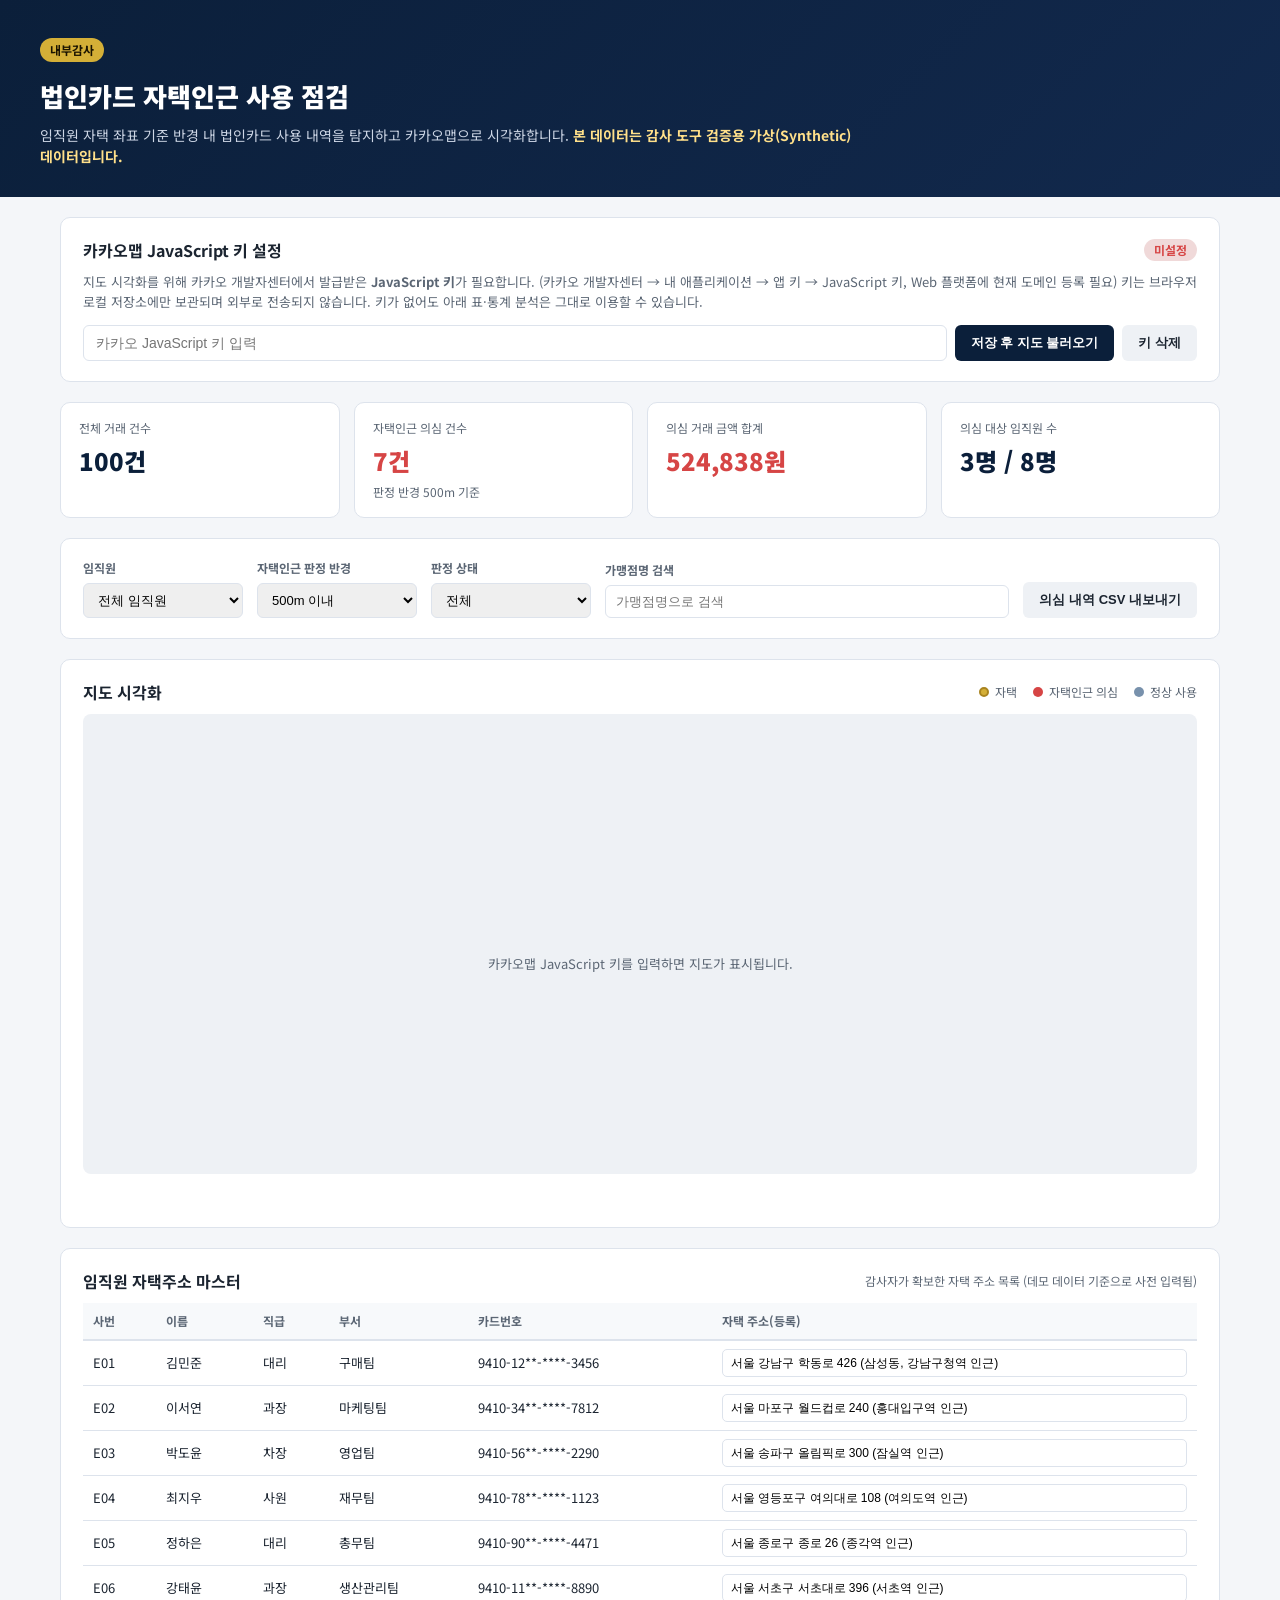
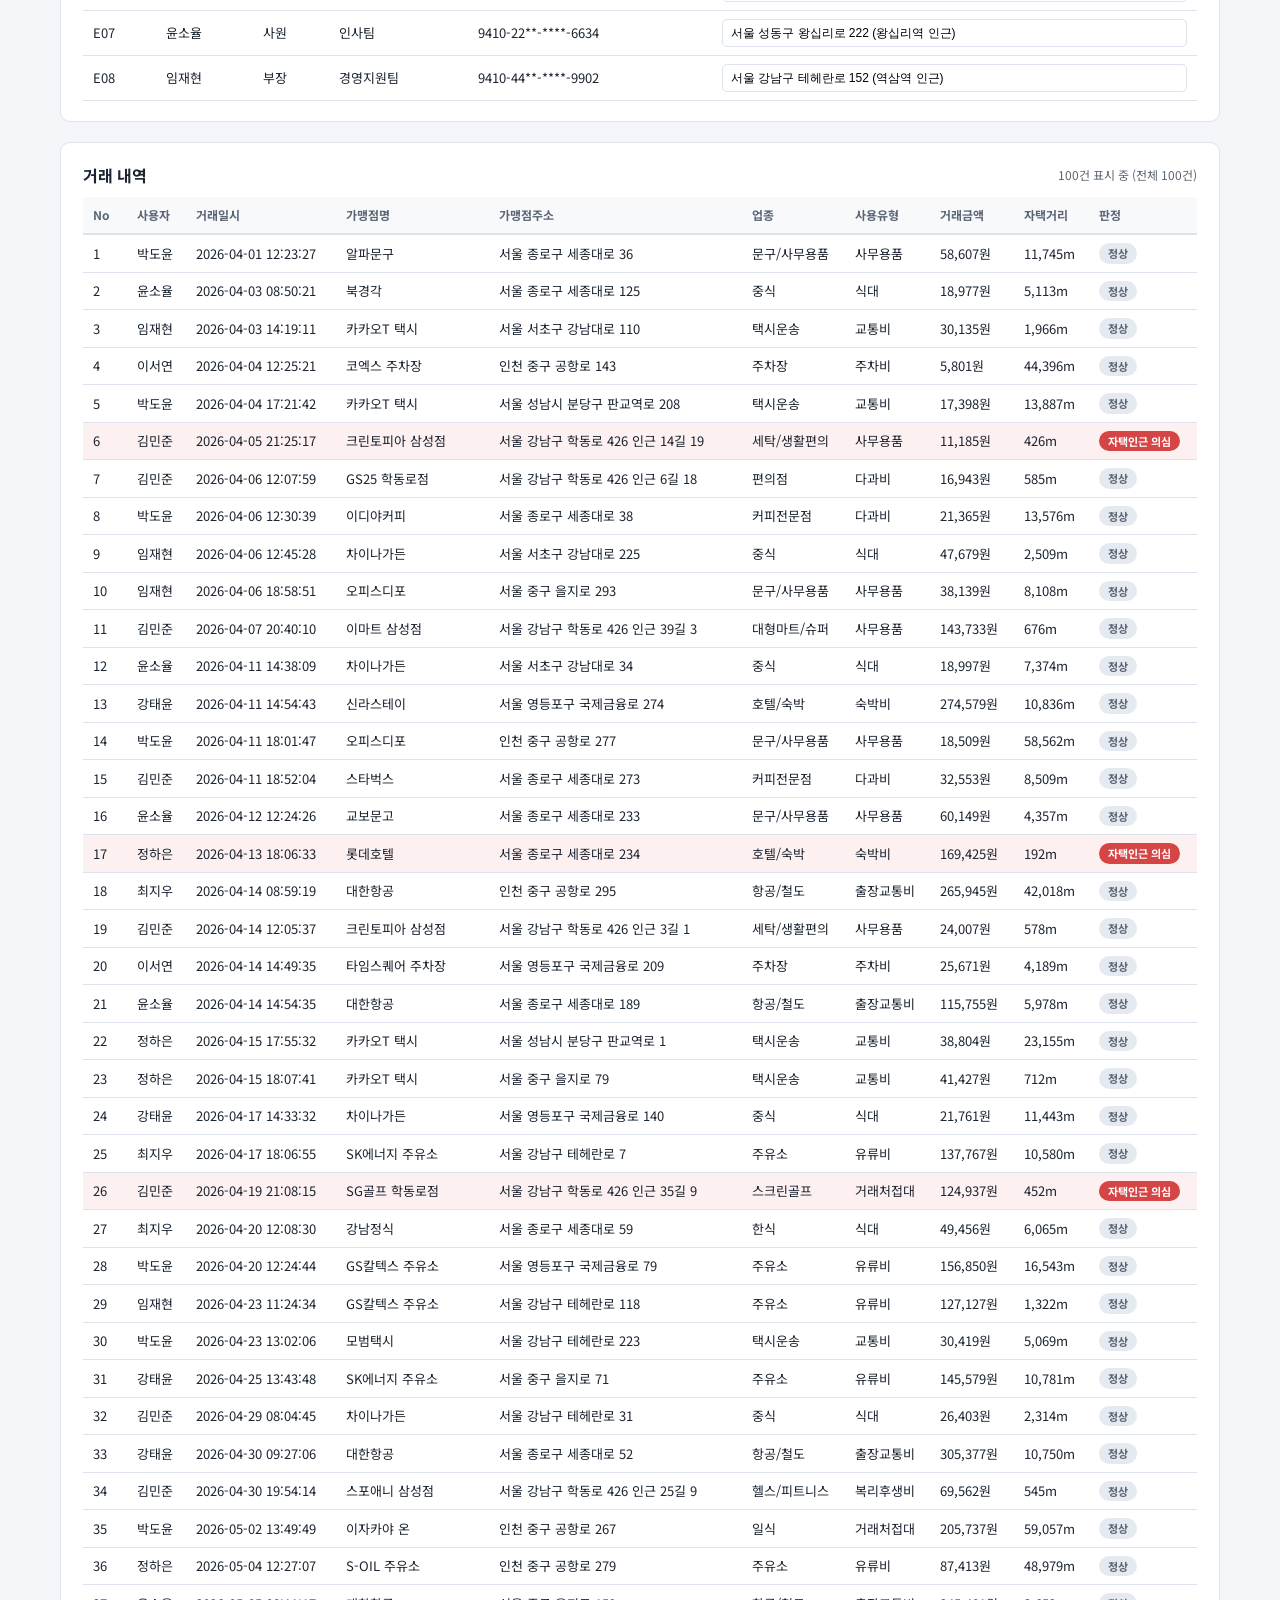
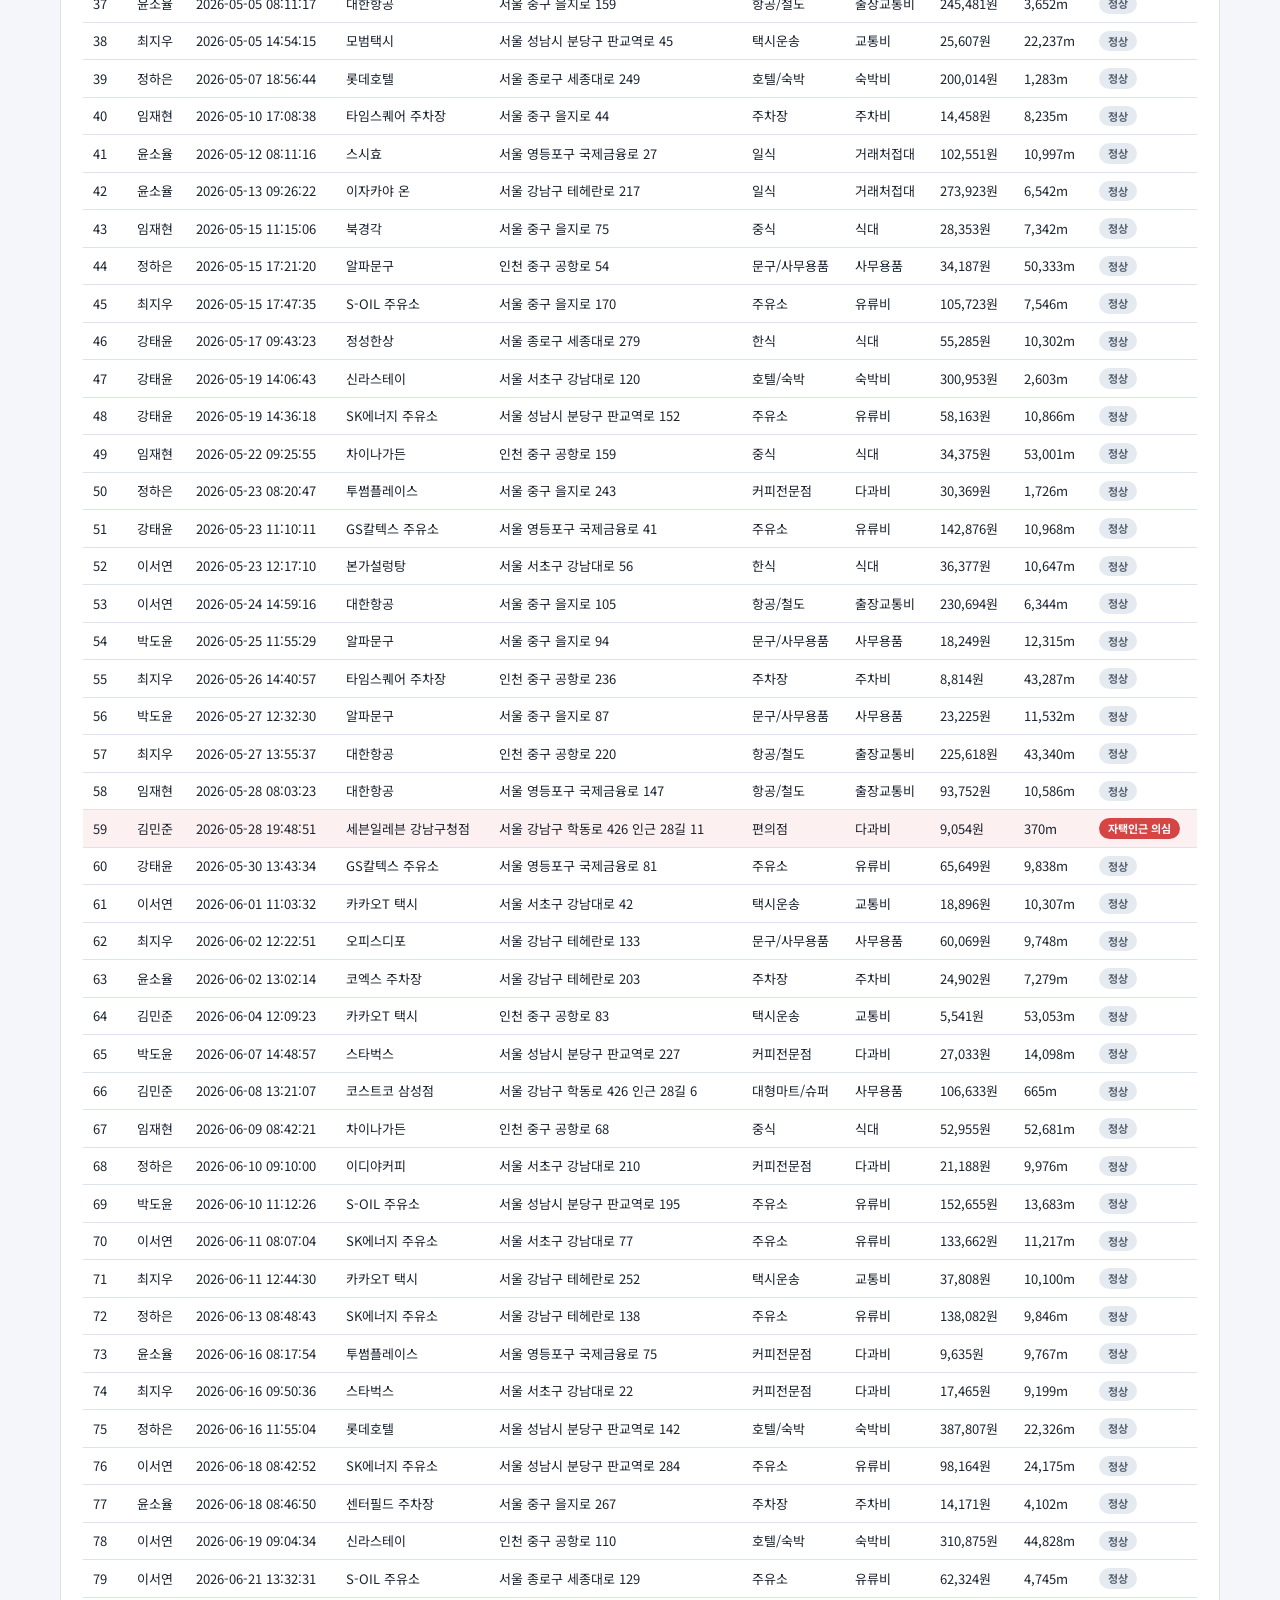
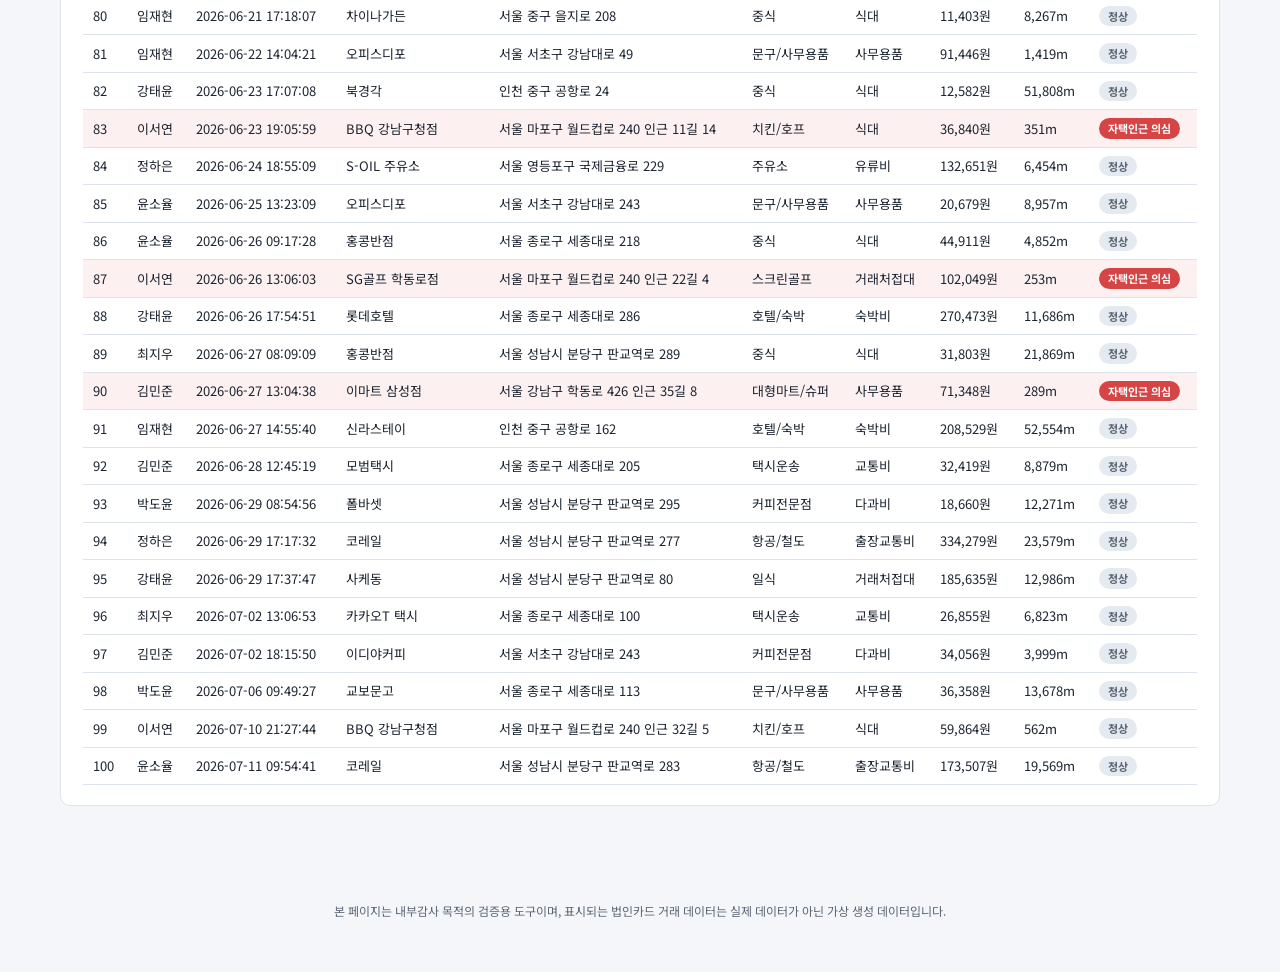
==== audit/corpcard-audit.html @ dddd58cb "Add corporate card home-area usage audit tool Adds an internal-audit web page under audit/ that flag" ====
<!DOCTYPE html>
<html lang="ko">
<head>
<meta charset="UTF-8" />
<meta name="viewport" content="width=device-width, initial-scale=1.0" />
<title>법인카드 자택인근 사용 점검 | 내부감사</title>
<meta name="robots" content="noindex, nofollow" />
<link href="https://fonts.googleapis.com/css2?family=Noto+Sans+KR:wght@400;500;700;900&display=swap" rel="stylesheet">
<link rel="stylesheet" href="audit.css" />
</head>
<body>

<header class="bar">
  <div class="bar__inner">
    <div class="bar__title">
      <span class="bar__badge">내부감사</span>
      <h1>법인카드 자택인근 사용 점검</h1>
    </div>
    <p class="bar__desc">임직원 자택 좌표 기준 반경 내 법인카드 사용 내역을 탐지하고 카카오맵으로 시각화합니다. <strong>본 데이터는 감사 도구 검증용 가상(Synthetic) 데이터입니다.</strong></p>
  </div>
</header>

<main class="container">

  <!-- Kakao Key Setup -->
  <section class="panel key-panel" id="keyPanel">
    <div class="panel__head">
      <h2>카카오맵 JavaScript 키 설정</h2>
      <span class="key-status" id="keyStatus">미설정</span>
    </div>
    <p class="panel__note">
      지도 시각화를 위해 카카오 개발자센터에서 발급받은 <strong>JavaScript 키</strong>가 필요합니다.
      (카카오 개발자센터 → 내 애플리케이션 → 앱 키 → JavaScript 키, Web 플랫폼에 현재 도메인 등록 필요)
      키는 브라우저 로컬 저장소에만 보관되며 외부로 전송되지 않습니다. 키가 없어도 아래 표·통계 분석은 그대로 이용할 수 있습니다.
    </p>
    <div class="key-row">
      <input type="password" id="kakaoKeyInput" placeholder="카카오 JavaScript 키 입력" autocomplete="off" />
      <button class="btn btn--primary" id="saveKeyBtn">저장 후 지도 불러오기</button>
      <button class="btn btn--ghost" id="clearKeyBtn">키 삭제</button>
    </div>
  </section>

  <!-- Summary -->
  <section class="summary" id="summary"></section>

  <!-- Filters -->
  <section class="panel filter-panel">
    <div class="filter-row">
      <div class="field">
        <label for="empFilter">임직원</label>
        <select id="empFilter"></select>
      </div>
      <div class="field">
        <label for="radiusFilter">자택인근 판정 반경</label>
        <select id="radiusFilter">
          <option value="300">300m 이내</option>
          <option value="500" selected>500m 이내</option>
          <option value="1000">1km 이내</option>
          <option value="2000">2km 이내</option>
        </select>
      </div>
      <div class="field">
        <label for="flagFilter">판정 상태</label>
        <select id="flagFilter">
          <option value="all">전체</option>
          <option value="flagged">자택인근 의심만</option>
          <option value="normal">정상만</option>
        </select>
      </div>
      <div class="field field--grow">
        <label for="searchInput">가맹점명 검색</label>
        <input type="text" id="searchInput" placeholder="가맹점명으로 검색" />
      </div>
      <div class="field field--btn">
        <button class="btn btn--ghost" id="exportBtn">의심 내역 CSV 내보내기</button>
      </div>
    </div>
  </section>

  <!-- Map -->
  <section class="panel map-panel">
    <div class="panel__head">
      <h2>지도 시각화</h2>
      <p class="legend">
        <span class="legend__dot legend__dot--home"></span> 자택
        <span class="legend__dot legend__dot--flag"></span> 자택인근 의심
        <span class="legend__dot legend__dot--normal"></span> 정상 사용
      </p>
    </div>
    <div id="map" class="map"></div>
    <p class="map-placeholder" id="mapPlaceholder">카카오맵 JavaScript 키를 입력하면 지도가 표시됩니다.</p>
  </section>

  <!-- Employee master (editable home address) -->
  <section class="panel">
    <div class="panel__head">
      <h2>임직원 자택주소 마스터</h2>
      <span class="panel__note-inline">감사자가 확보한 자택 주소 목록 (데모 데이터 기준으로 사전 입력됨)</span>
    </div>
    <div class="table-wrap table-wrap--sm">
      <table id="empTable">
        <thead>
          <tr><th>사번</th><th>이름</th><th>직급</th><th>부서</th><th>카드번호</th><th>자택 주소(등록)</th></tr>
        </thead>
        <tbody></tbody>
      </table>
    </div>
  </section>

  <!-- Transactions table -->
  <section class="panel">
    <div class="panel__head">
      <h2>거래 내역</h2>
      <span class="panel__note-inline" id="rowCount"></span>
    </div>
    <div class="table-wrap">
      <table id="txTable">
        <thead>
          <tr>
            <th data-sort="No">No</th>
            <th data-sort="UserName">사용자</th>
            <th data-sort="TransactionDate">거래일시</th>
            <th data-sort="MerchantName">가맹점명</th>
            <th>가맹점주소</th>
            <th data-sort="MerchantIndustryName">업종</th>
            <th data-sort="UsageType">사용유형</th>
            <th data-sort="TransactionAmount">거래금액</th>
            <th data-sort="distance">자택거리</th>
            <th data-sort="flagged">판정</th>
          </tr>
        </thead>
        <tbody id="txTableBody"></tbody>
      </table>
    </div>
  </section>

</main>

<footer class="foot">
  <p>본 페이지는 내부감사 목적의 검증용 도구이며, 표시되는 법인카드 거래 데이터는 실제 데이터가 아닌 가상 생성 데이터입니다.</p>
</footer>

<script src="data.js"></script>
<script src="audit.js"></script>
</body>
</html>
---- audit/audit.css ----
:root {
  --navy: #0b1f3a;
  --navy-2: #12294d;
  --accent: #d4af37;
  --red: #d64545;
  --green: #2f9e58;
  --gray-bg: #f4f6f9;
  --border: #dde3ec;
  --text: #1b2430;
  --text-dim: #5b6674;
}

* { box-sizing: border-box; }

body {
  margin: 0;
  font-family: 'Noto Sans KR', -apple-system, BlinkMacSystemFont, sans-serif;
  background: var(--gray-bg);
  color: var(--text);
  line-height: 1.5;
}

.container {
  max-width: 1200px;
  margin: 0 auto;
  padding: 0 20px 60px;
}

/* Header */
.bar {
  background: linear-gradient(135deg, var(--navy) 0%, var(--navy-2) 100%);
  color: #fff;
  padding: 36px 20px 30px;
}
.bar__inner { max-width: 1200px; margin: 0 auto; }
.bar__badge {
  display: inline-block;
  background: var(--accent);
  color: #1b1400;
  font-size: 12px;
  font-weight: 700;
  padding: 3px 10px;
  border-radius: 999px;
  margin-bottom: 10px;
}
.bar__title h1 { font-size: 26px; margin: 4px 0 10px; font-weight: 900; }
.bar__desc { margin: 0; color: #cdd6e5; font-size: 14px; max-width: 820px; }
.bar__desc strong { color: #ffe08a; }

/* Panels */
.panel {
  background: #fff;
  border: 1px solid var(--border);
  border-radius: 10px;
  padding: 20px 22px;
  margin-top: 20px;
}
.panel__head {
  display: flex;
  align-items: center;
  justify-content: space-between;
  flex-wrap: wrap;
  gap: 8px;
  margin-bottom: 10px;
}
.panel__head h2 { font-size: 16px; margin: 0; }
.panel__note {
  font-size: 13px;
  color: var(--text-dim);
  margin: 0 0 14px;
}
.panel__note-inline { font-size: 12px; color: var(--text-dim); }

.key-status {
  font-size: 12px;
  font-weight: 700;
  padding: 2px 10px;
  border-radius: 999px;
  background: #f0d9d9;
  color: var(--red);
}
.key-status.is-ok { background: #dcf3e3; color: var(--green); }

.key-row { display: flex; gap: 8px; flex-wrap: wrap; }
.key-row input {
  flex: 1;
  min-width: 260px;
  padding: 9px 12px;
  border: 1px solid var(--border);
  border-radius: 6px;
  font-size: 14px;
}

.btn {
  border: none;
  border-radius: 6px;
  padding: 9px 16px;
  font-size: 13px;
  font-weight: 700;
  cursor: pointer;
  white-space: nowrap;
}
.btn--primary { background: var(--navy); color: #fff; }
.btn--primary:hover { background: var(--navy-2); }
.btn--ghost { background: #eef1f5; color: var(--text); }
.btn--ghost:hover { background: #e2e7ee; }

/* Summary cards */
.summary {
  display: grid;
  grid-template-columns: repeat(auto-fit, minmax(190px, 1fr));
  gap: 14px;
  margin-top: 20px;
}
.summary-card {
  background: #fff;
  border: 1px solid var(--border);
  border-radius: 10px;
  padding: 16px 18px;
}
.summary-card__label { font-size: 12px; color: var(--text-dim); margin-bottom: 6px; }
.summary-card__value { font-size: 24px; font-weight: 900; color: var(--navy); }
.summary-card__value.is-alert { color: var(--red); }
.summary-card__sub { font-size: 12px; color: var(--text-dim); margin-top: 4px; }

/* Filters */
.filter-row {
  display: flex;
  flex-wrap: wrap;
  gap: 14px;
  align-items: flex-end;
}
.field { display: flex; flex-direction: column; gap: 6px; }
.field label { font-size: 12px; color: var(--text-dim); font-weight: 700; }
.field select, .field input[type="text"] {
  padding: 8px 10px;
  border: 1px solid var(--border);
  border-radius: 6px;
  font-size: 13px;
  min-width: 160px;
}
.field--grow { flex: 1; }
.field--grow input { width: 100%; }
.field--btn { margin-left: auto; }

/* Map */
.map { width: 100%; height: 460px; border-radius: 8px; background: #eef1f5; }
.map-placeholder {
  text-align: center;
  color: var(--text-dim);
  font-size: 13px;
  margin-top: -440px;
  height: 460px;
  display: flex;
  align-items: center;
  justify-content: center;
  pointer-events: none;
  position: relative;
}
.map-panel.has-map .map-placeholder { display: none; }

.legend { font-size: 12px; color: var(--text-dim); display: flex; align-items: center; gap: 6px; margin: 0; }
.legend__dot { display: inline-block; width: 10px; height: 10px; border-radius: 50%; margin-left: 10px; }
.legend__dot:first-child { margin-left: 0; }
.legend__dot--home { background: var(--accent); border: 2px solid #a9841f; }
.legend__dot--flag { background: var(--red); }
.legend__dot--normal { background: #7891ac; }

/* Tables */
.table-wrap { overflow-x: auto; }
.table-wrap--sm table { font-size: 13px; }
table { width: 100%; border-collapse: collapse; font-size: 13px; }
thead th {
  text-align: left;
  padding: 9px 10px;
  background: #f7f9fb;
  border-bottom: 2px solid var(--border);
  color: var(--text-dim);
  font-size: 12px;
  white-space: nowrap;
  cursor: pointer;
  user-select: none;
}
thead th:hover { color: var(--navy); }
tbody td {
  padding: 8px 10px;
  border-bottom: 1px solid var(--border);
  white-space: nowrap;
}
tbody tr:hover { background: #f7f9fc; }
tbody tr.is-flagged { background: #fdf0f0; }
tbody tr.is-flagged:hover { background: #fbe4e4; }

.pill { display: inline-block; padding: 2px 9px; border-radius: 999px; font-size: 11px; font-weight: 700; }
.pill--flag { background: var(--red); color: #fff; }
.pill--normal { background: #e5eaf1; color: var(--text-dim); }

.home-addr-input {
  width: 100%;
  min-width: 260px;
  padding: 6px 8px;
  border: 1px solid var(--border);
  border-radius: 5px;
  font-size: 12px;
}

.foot {
  text-align: center;
  font-size: 12px;
  color: var(--text-dim);
  padding: 24px 20px 40px;
}

@media (max-width: 640px) {
  .field--btn { margin-left: 0; }
}
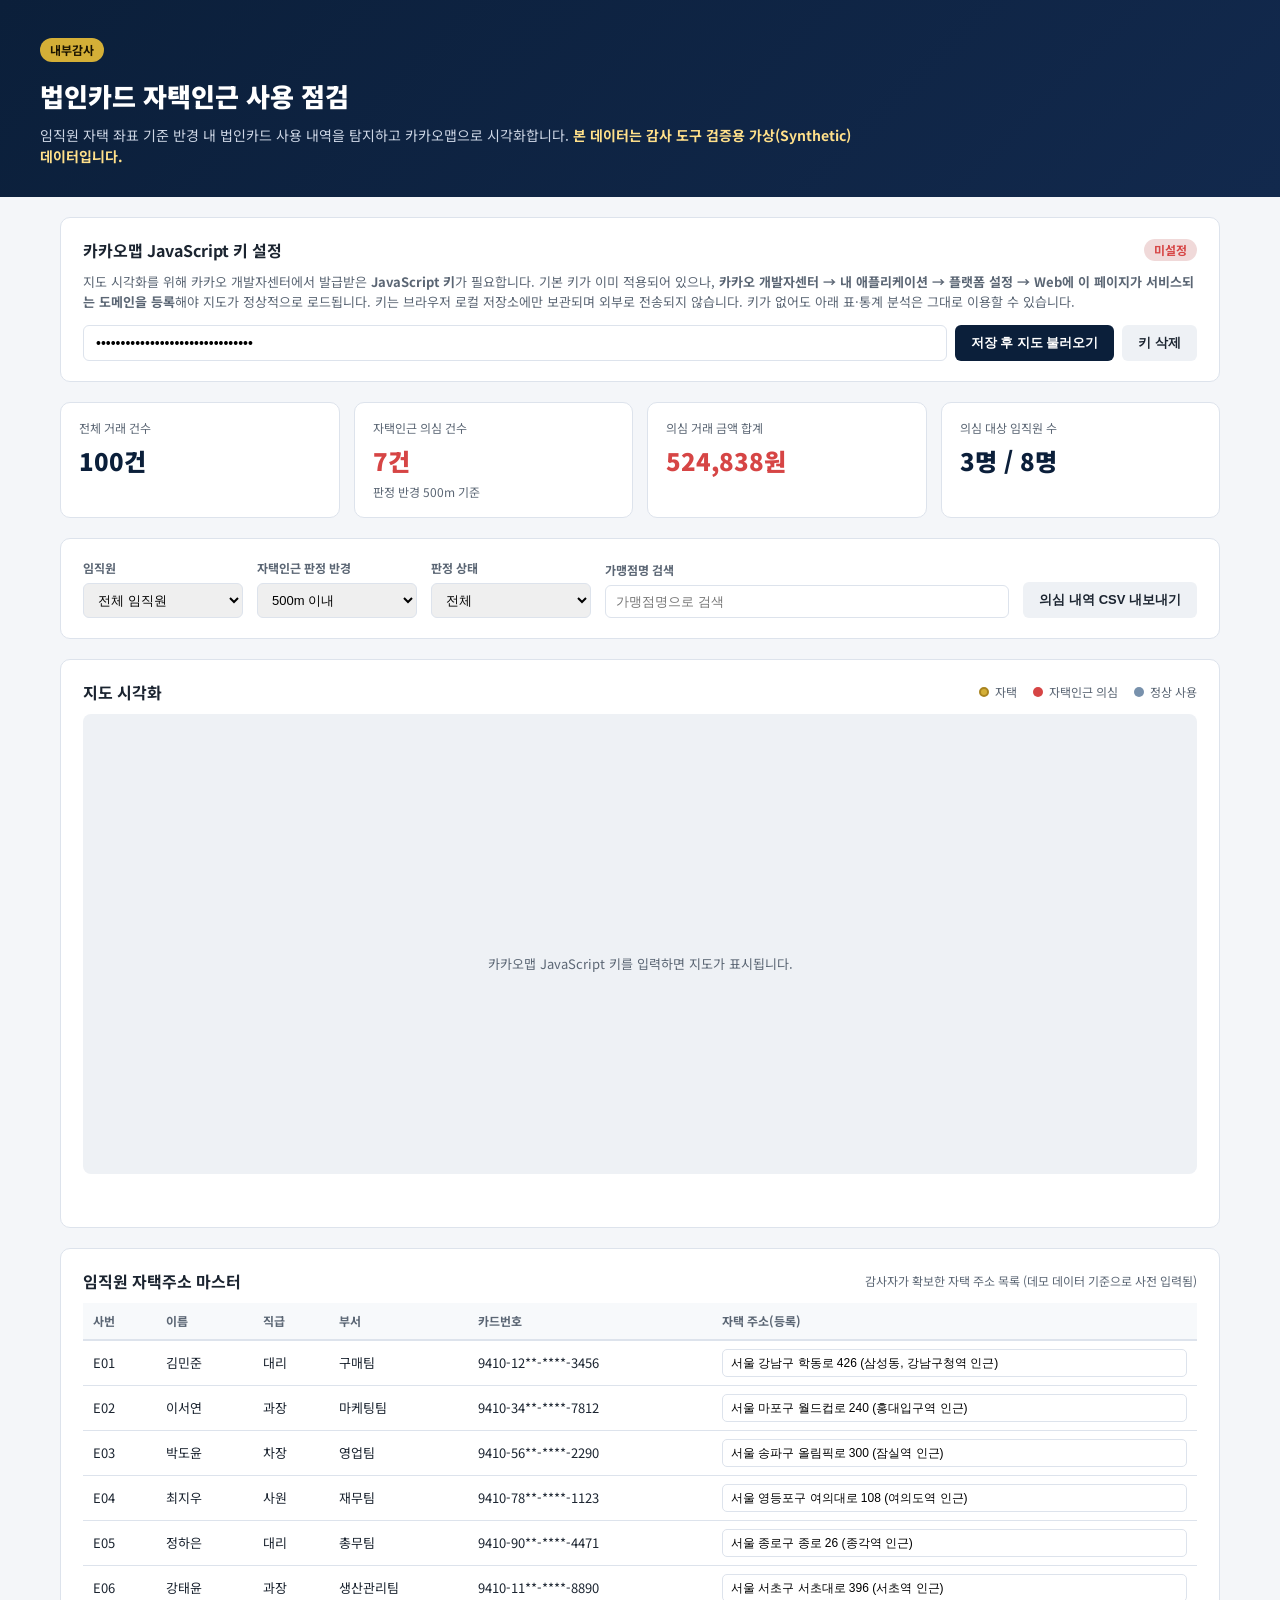
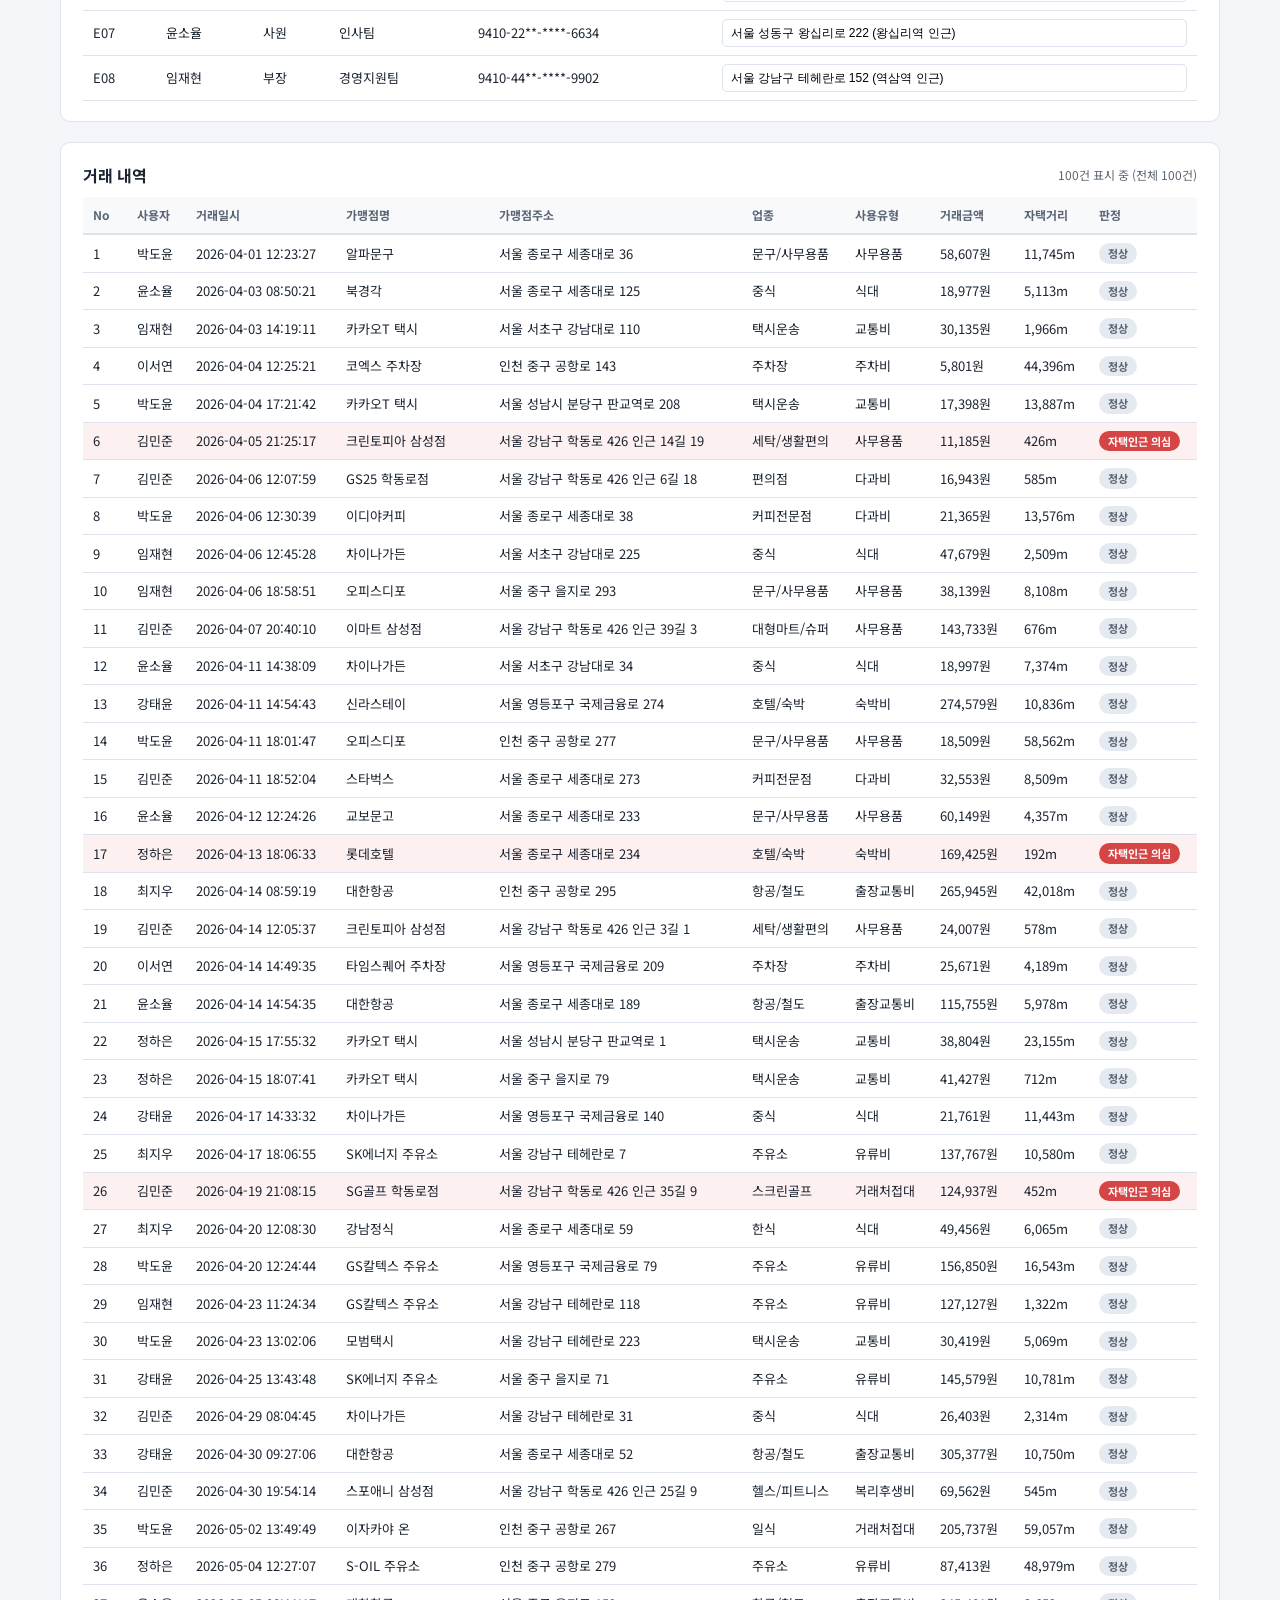
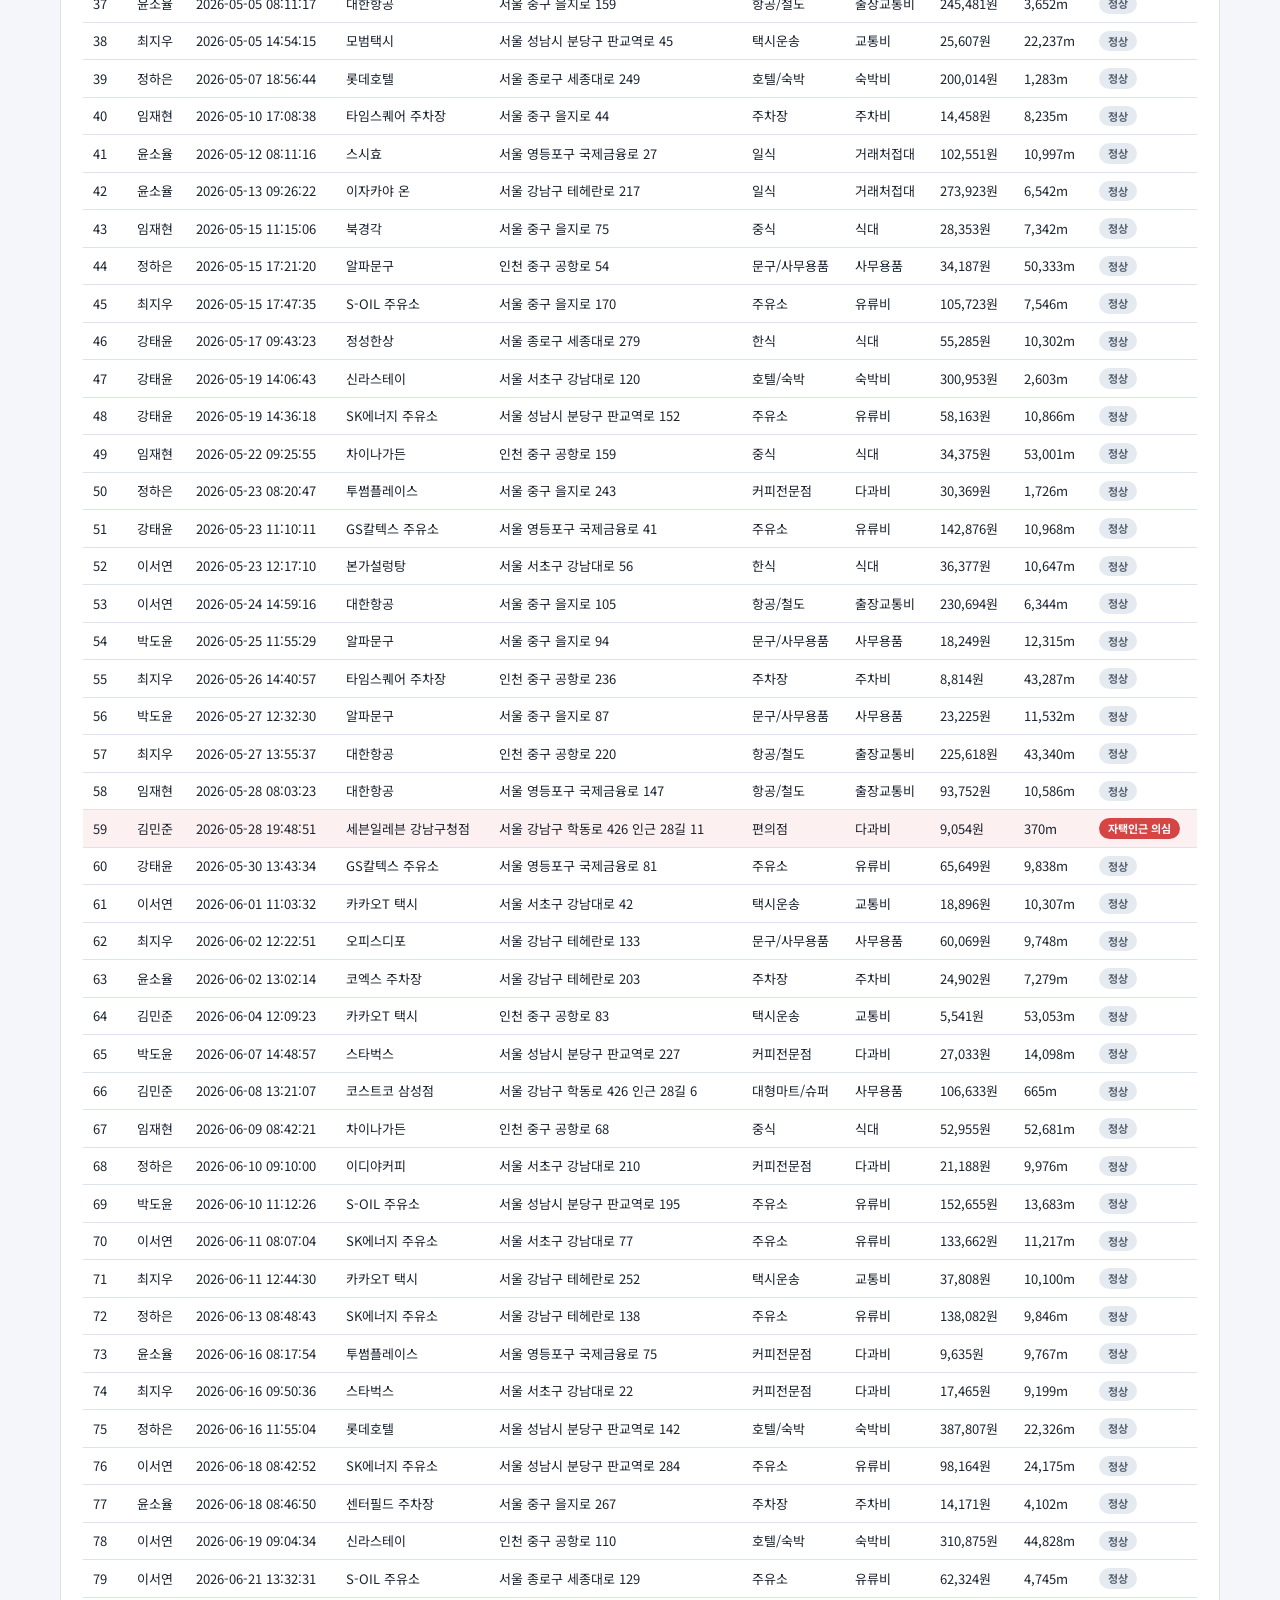
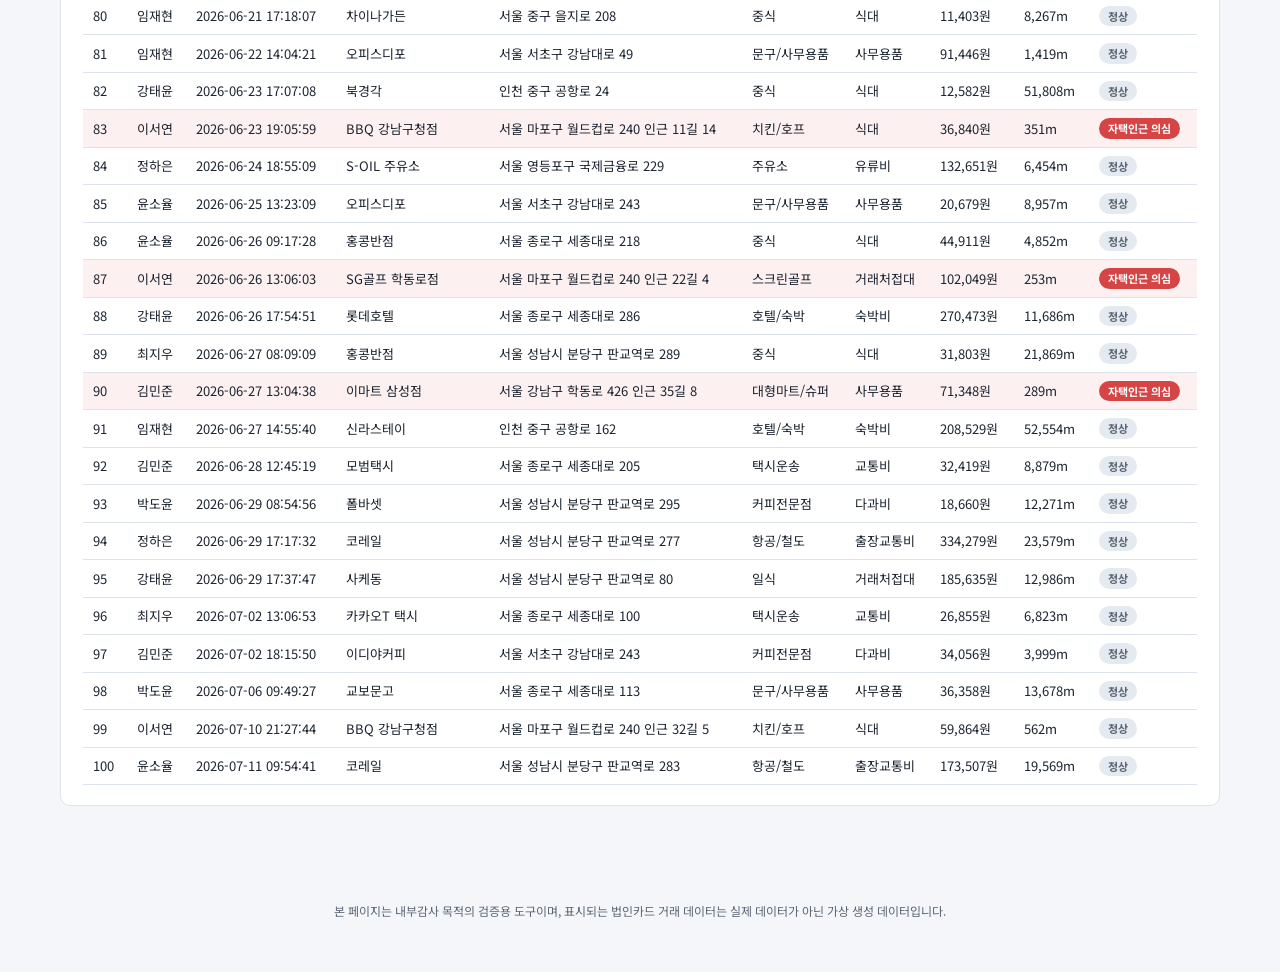
==== commit 55ef4554: "Set default Kakao Maps JS key for the corp card audit tool Prefills the audit page with the provided" ====
--- a/audit/corpcard-audit.html
+++ b/audit/corpcard-audit.html
@@ -29,8 +29,8 @@
       <span class="key-status" id="keyStatus">미설정</span>
     </div>
     <p class="panel__note">
-      지도 시각화를 위해 카카오 개발자센터에서 발급받은 <strong>JavaScript 키</strong>가 필요합니다.
-      (카카오 개발자센터 → 내 애플리케이션 → 앱 키 → JavaScript 키, Web 플랫폼에 현재 도메인 등록 필요)
+      지도 시각화를 위해 카카오 개발자센터에서 발급받은 <strong>JavaScript 키</strong>가 필요합니다. 기본 키가 이미 적용되어 있으나,
+      <strong>카카오 개발자센터 → 내 애플리케이션 → 플랫폼 설정 → Web에 이 페이지가 서비스되는 도메인을 등록</strong>해야 지도가 정상적으로 로드됩니다.
       키는 브라우저 로컬 저장소에만 보관되며 외부로 전송되지 않습니다. 키가 없어도 아래 표·통계 분석은 그대로 이용할 수 있습니다.
     </p>
     <div class="key-row">
